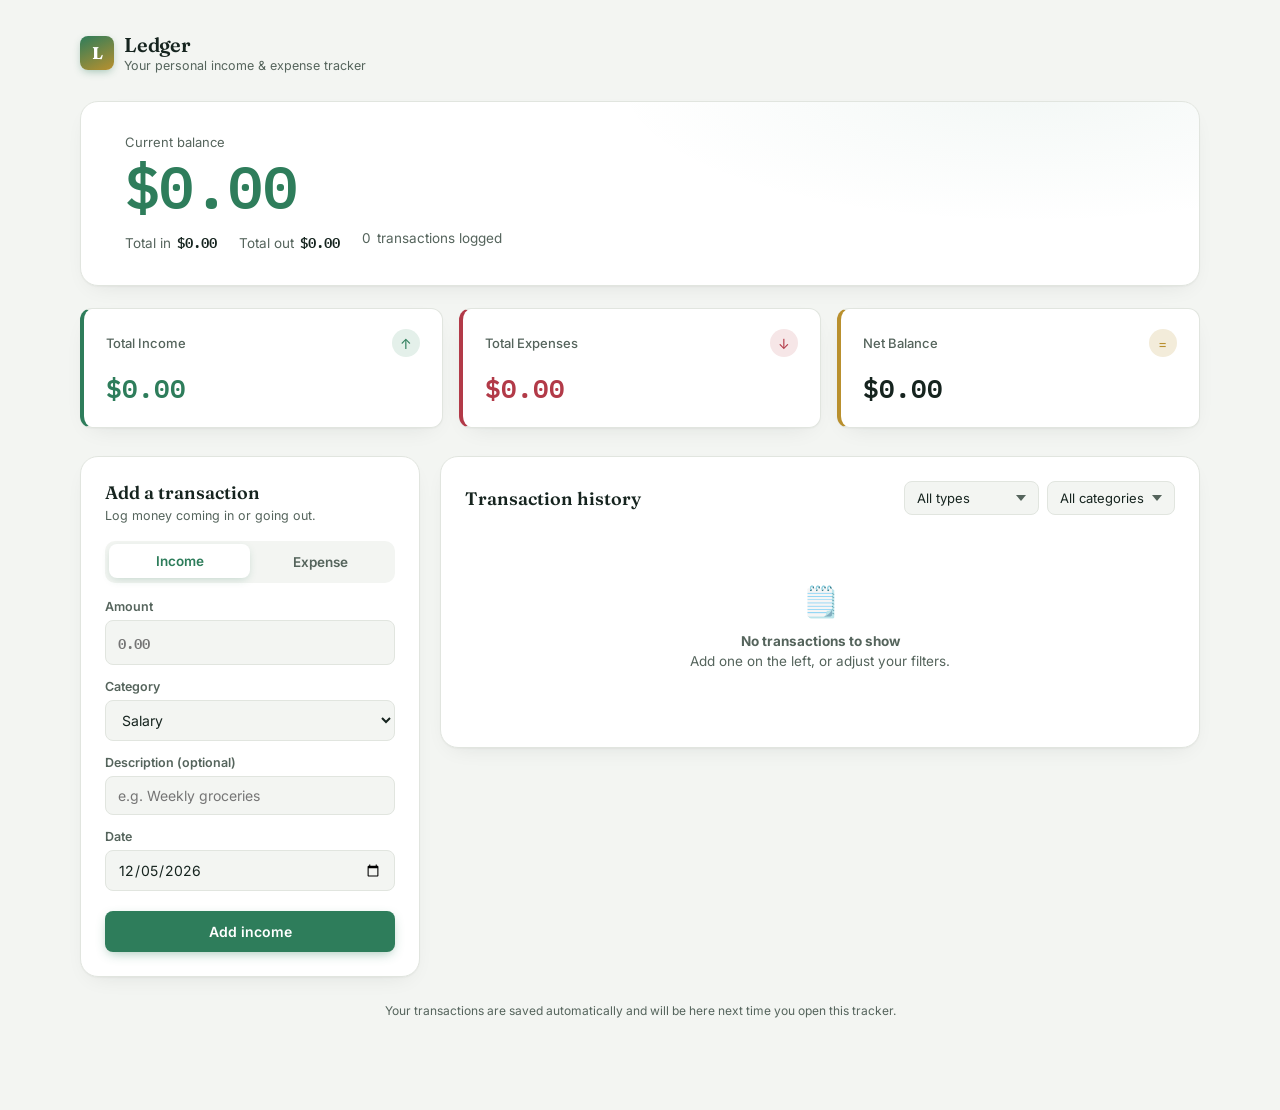
==== expense-tracker/index.html @ 0830b553 "Added blog website and expense tracker and personal portfolio" ====
<!DOCTYPE html>
<html lang="en">

<head>
  <meta charset="UTF-8">
  <meta name="viewport" content="width=device-width, initial-scale=1.0">
  <title>Ledger — Personal Finance Tracker</title>
  <link rel="preconnect" href="https://fonts.googleapis.com">
  <link
    href="https://fonts.googleapis.com/css2?family=Fraunces:opsz,wght@9..144,400;9..144,500;9..144,600;9..144,700&family=Inter:wght@400;500;600;700&family=IBM+Plex+Mono:wght@400;500;600&display=swap"
    rel="stylesheet">
  <link rel="stylesheet" href="styles.css">
</head>

<body>
  <div class="wrap">

    <div class="top">
      <div class="brand">
        <div class="brand-mark">L</div>
        <div>
          <div class="brand-name">Ledger</div>
          <div class="brand-sub">Your personal income &amp; expense tracker</div>
        </div>
      </div>
    </div>

    <div class="hero">
      <p class="hero-label">Current balance</p>
      <p class="hero-balance" id="heroBalance">$0.00</p>
      <div class="hero-foot">
        <div class="stat">Total in <b id="heroIn">$0.00</b></div>
        <div class="stat">Total out <b id="heroOut">$0.00</b></div>
        <div class="stat"><span id="heroCount">0</span> transactions logged</div>
      </div>
    </div>

    <div class="summary">
      <div class="sum-card income">
        <div class="sum-top"><span class="sum-title">Total Income</span><span class="sum-icon">↑</span></div>
        <div class="sum-amount" id="cardIncome">$0.00</div>
      </div>
      <div class="sum-card expense">
        <div class="sum-top"><span class="sum-title">Total Expenses</span><span class="sum-icon">↓</span></div>
        <div class="sum-amount" id="cardExpense">$0.00</div>
      </div>
      <div class="sum-card balance">
        <div class="sum-top"><span class="sum-title">Net Balance</span><span class="sum-icon">=</span></div>
        <div class="sum-amount" id="cardBalance">$0.00</div>
      </div>
    </div>

    <div class="grid">

      <!-- FORM -->
      <div class="panel form-panel">
        <h2 class="form-title" id="formTitle">Add a transaction</h2>
        <p class="form-sub" id="formSub">Log money coming in or going out.</p>

        <div class="type-toggle">
          <button type="button" class="active income" id="btnIncome" onclick="setType('income')">Income</button>
          <button type="button" class="expense" id="btnExpense" onclick="setType('expense')">Expense</button>
        </div>

        <div id="txForm">
          <div class="field amount">
            <label for="amount">Amount</label>
            <input type="number" id="amount" step="0.01" min="0.01" placeholder="0.00" required>
          </div>
          <div class="field">
            <label for="category">Category</label>
            <select id="category" required></select>
          </div>
          <div class="field">
            <label for="description">Description (optional)</label>
            <input type="text" id="description" placeholder="e.g. Weekly groceries" maxlength="60">
          </div>
          <div class="field">
            <label for="date">Date</label>
            <input type="date" id="date" required>
          </div>
          <button type="button" class="submit-btn income-mode" id="submitBtn" onclick="handleSubmit()">Add
            income</button>
          <button type="button" class="cancel-edit" id="cancelEdit" onclick="cancelEditMode()">Cancel edit</button>
        </div>
      </div>

      <!-- LIST -->
      <div class="panel list-panel">
        <div class="list-head">
          <h2 class="list-title">Transaction history</h2>
          <div class="filters">
            <select id="typeFilter" onchange="renderList()">
              <option value="all">All types</option>
              <option value="income">Income only</option>
              <option value="expense">Expenses only</option>
            </select>
            <select id="categoryFilter" onchange="renderList()">
              <option value="all">All categories</option>
            </select>
          </div>
        </div>
        <div id="txList"></div>
      </div>

    </div>

    <p class="storage-note" id="storageNote">Loading your saved transactions…</p>
  </div>

  <script src="script.js"></script>
</body>

</html>
---- expense-tracker/styles.css ----
:root {
  --bg: #f3f5f2;
  --paper: #ffffff;
  --ink: #16241f;
  --ink-soft: #55645c;
  --line: #e1e5df;
  --income: #2e7d5b;
  --income-soft: #e4f0ea;
  --expense: #b23a48;
  --expense-soft: #f6e6e7;
  --gold: #b9902e;
  --gold-soft: #f3ecda;
  --radius-lg: 18px;
  --radius-md: 12px;
  --radius-sm: 8px;
  --shadow:
    0 1px 2px rgba(22, 36, 31, 0.04), 0 8px 24px -12px rgba(22, 36, 31, 0.12);
  --ease: cubic-bezier(0.22, 0.9, 0.32, 1);
}

* {
  box-sizing: border-box;
}
html,
body {
  margin: 0;
  padding: 0;
}
body {
  background: var(--bg);
  color: var(--ink);
  font-family: "Inter", system-ui, sans-serif;
  -webkit-font-smoothing: antialiased;
  min-height: 100vh;
  padding: 32px 20px 80px;
}

.wrap {
  max-width: 1120px;
  margin: 0 auto;
}

/* ---------- Header / Hero ---------- */
.top {
  display: flex;
  justify-content: space-between;
  align-items: flex-start;
  gap: 20px;
  margin-bottom: 28px;
  flex-wrap: wrap;
}
.brand {
  display: flex;
  align-items: center;
  gap: 10px;
}
.brand-mark {
  width: 34px;
  height: 34px;
  border-radius: 8px;
  background: linear-gradient(155deg, var(--income) 0%, var(--gold) 100%);
  display: flex;
  align-items: center;
  justify-content: center;
  color: #fff;
  font-family: "Fraunces", serif;
  font-weight: 700;
  font-size: 17px;
  flex-shrink: 0;
  box-shadow: 0 3px 8px -2px rgba(46, 125, 91, 0.45);
  transition:
    transform 0.3s var(--ease),
    box-shadow 0.3s var(--ease);
}
.brand-mark:hover {
  transform: rotate(-8deg) scale(1.08);
  box-shadow: 0 6px 14px -3px rgba(46, 125, 91, 0.55);
}
.brand-name {
  font-family: "Fraunces", serif;
  font-weight: 600;
  font-size: 20px;
  letter-spacing: -0.01em;
}
.brand-sub {
  font-size: 12.5px;
  color: var(--ink-soft);
  margin-top: 1px;
}

@keyframes riseIn {
  from {
    opacity: 0;
    transform: translateY(14px);
  }
  to {
    opacity: 1;
    transform: translateY(0);
  }
}

.hero {
  background: var(--paper);
  border: 1px solid var(--line);
  border-radius: var(--radius-lg);
  padding: 32px clamp(20px, 4vw, 44px);
  margin-bottom: 22px;
  box-shadow: var(--shadow);
  position: relative;
  overflow: hidden;
  animation: riseIn 0.5s var(--ease) both;
  transition: box-shadow 0.3s var(--ease);
}
.hero:hover {
  box-shadow:
    0 2px 4px rgba(22, 36, 31, 0.05),
    0 20px 40px -18px rgba(22, 36, 31, 0.18);
}
.hero::before {
  content: "";
  position: absolute;
  inset: 0;
  background: radial-gradient(
    600px 200px at 85% -10%,
    rgba(46, 125, 91, 0.06),
    transparent 70%
  );
  pointer-events: none;
}
.hero-label {
  font-size: 13px;
  color: var(--ink-soft);
  margin: 0 0 6px;
}
.hero-balance {
  font-family: "IBM Plex Mono", monospace;
  font-weight: 600;
  font-size: clamp(38px, 6vw, 58px);
  line-height: 1;
  letter-spacing: -0.01em;
  margin: 0;
  font-variant-numeric: tabular-nums;
  display: inline-block;
  transition:
    transform 0.35s var(--ease),
    color 0.3s var(--ease);
  transform-origin: left center;
}
.hero-balance.negative {
  color: var(--expense);
}
.hero-balance.positive {
  color: var(--income);
}
.hero-balance.pulse {
  animation: pulseScale 0.45s var(--ease);
}
@keyframes pulseScale {
  0% {
    transform: scale(1);
  }
  35% {
    transform: scale(1.06);
  }
  100% {
    transform: scale(1);
  }
}
.hero-foot {
  display: flex;
  gap: 22px;
  margin-top: 16px;
  flex-wrap: wrap;
}
.hero-foot .stat {
  font-size: 13.5px;
  color: var(--ink-soft);
  display: flex;
  gap: 6px;
  align-items: baseline;
}
.hero-foot .stat b {
  font-family: "IBM Plex Mono", monospace;
  color: var(--ink);
  font-weight: 600;
  font-variant-numeric: tabular-nums;
}

/* ---------- Summary cards ---------- */
.summary {
  display: grid;
  grid-template-columns: repeat(3, 1fr);
  gap: 16px;
  margin-bottom: 28px;
}
.sum-card {
  background: var(--paper);
  border: 1px solid var(--line);
  border-radius: var(--radius-md);
  padding: 20px 22px;
  box-shadow: var(--shadow);
  border-left: 4px solid var(--line);
  transition:
    transform 0.25s var(--ease),
    box-shadow 0.25s var(--ease),
    border-color 0.25s var(--ease);
  animation: riseIn 0.5s var(--ease) both;
}
.sum-card:nth-child(1) {
  animation-delay: 0.05s;
}
.sum-card:nth-child(2) {
  animation-delay: 0.12s;
}
.sum-card:nth-child(3) {
  animation-delay: 0.19s;
}
.sum-card:hover {
  transform: translateY(-5px) scale(1.015);
  box-shadow:
    0 6px 10px rgba(22, 36, 31, 0.06),
    0 22px 38px -16px rgba(22, 36, 31, 0.22);
}
.sum-card.income {
  border-left-color: var(--income);
}
.sum-card.expense {
  border-left-color: var(--expense);
}
.sum-card.balance {
  border-left-color: var(--gold);
}
.sum-top {
  display: flex;
  align-items: center;
  justify-content: space-between;
}
.sum-title {
  font-size: 13px;
  color: var(--ink-soft);
  font-weight: 500;
}
.sum-icon {
  width: 28px;
  height: 28px;
  border-radius: 50%;
  display: flex;
  align-items: center;
  justify-content: center;
  font-size: 14px;
  transition: transform 0.3s var(--ease);
}
.sum-card:hover .sum-icon {
  transform: rotate(14deg) scale(1.12);
}
.sum-card.income .sum-icon {
  background: var(--income-soft);
  color: var(--income);
}
.sum-card.expense .sum-icon {
  background: var(--expense-soft);
  color: var(--expense);
}
.sum-card.balance .sum-icon {
  background: var(--gold-soft);
  color: var(--gold);
}
.sum-amount {
  font-family: "IBM Plex Mono", monospace;
  font-size: 26px;
  font-weight: 600;
  margin-top: 10px;
  font-variant-numeric: tabular-nums;
  transition: transform 0.3s var(--ease);
}
.sum-card:hover .sum-amount {
  transform: translateX(2px);
}
.sum-card.income .sum-amount {
  color: var(--income);
}
.sum-card.expense .sum-amount {
  color: var(--expense);
}

/* ---------- Main grid ---------- */
.grid {
  display: grid;
  grid-template-columns: 340px 1fr;
  gap: 20px;
  align-items: start;
}

.panel {
  background: var(--paper);
  border: 1px solid var(--line);
  border-radius: var(--radius-lg);
  box-shadow: var(--shadow);
  animation: riseIn 0.55s var(--ease) both;
  animation-delay: 0.15s;
  transition: box-shadow 0.3s var(--ease);
}
.panel:hover {
  box-shadow:
    0 3px 6px rgba(22, 36, 31, 0.05),
    0 24px 44px -20px rgba(22, 36, 31, 0.2);
}

/* ---------- Form ---------- */
.form-panel {
  padding: 24px;
  position: sticky;
  top: 24px;
}
.form-title {
  font-family: "Fraunces", serif;
  font-size: 18px;
  font-weight: 600;
  margin: 0 0 4px;
}
.form-sub {
  font-size: 12.5px;
  color: var(--ink-soft);
  margin: 0 0 18px;
}

.type-toggle {
  display: grid;
  grid-template-columns: 1fr 1fr;
  background: var(--bg);
  border-radius: 10px;
  padding: 4px;
  margin-bottom: 16px;
}
.type-toggle button {
  border: none;
  background: transparent;
  padding: 9px 0;
  font-family: "Inter";
  font-size: 13.5px;
  font-weight: 600;
  color: var(--ink-soft);
  border-radius: 8px;
  cursor: pointer;
  transition:
    background 0.2s var(--ease),
    color 0.2s var(--ease),
    box-shadow 0.2s var(--ease);
}
.type-toggle button.active.income {
  background: var(--paper);
  color: var(--income);
  box-shadow: 0 3px 8px -2px rgba(46, 125, 91, 0.25);
  transform: translateY(-1px);
}
.type-toggle button.active.expense {
  background: var(--paper);
  color: var(--expense);
  box-shadow: 0 3px 8px -2px rgba(178, 58, 72, 0.25);
  transform: translateY(-1px);
}

.field {
  margin-bottom: 14px;
}
.field label {
  display: block;
  font-size: 12.5px;
  font-weight: 600;
  color: var(--ink-soft);
  margin-bottom: 6px;
}
.field input,
.field select,
.field textarea {
  width: 100%;
  padding: 10px 12px;
  font-family: "Inter";
  font-size: 14px;
  border: 1px solid var(--line);
  border-radius: var(--radius-sm);
  background: var(--bg);
  color: var(--ink);
  transition:
    border-color 0.18s var(--ease),
    box-shadow 0.18s var(--ease),
    transform 0.18s var(--ease);
}
.field input:focus,
.field select:focus,
.field textarea:focus {
  outline: none;
  border-color: var(--income);
  box-shadow: 0 0 0 3px var(--income-soft);
  transform: translateY(-1px);
}
.field.amount input {
  font-family: "IBM Plex Mono", monospace;
  font-weight: 600;
}

.submit-btn {
  width: 100%;
  padding: 12px;
  border: none;
  border-radius: var(--radius-sm);
  background: var(--ink);
  color: #fff;
  font-family: "Inter";
  font-weight: 600;
  font-size: 14px;
  cursor: pointer;
  margin-top: 6px;
  position: relative;
  overflow: hidden;
  box-shadow: 0 2px 6px rgba(22, 36, 31, 0.18);
  transition:
    transform 0.15s var(--ease),
    background 0.2s var(--ease),
    box-shadow 0.2s var(--ease);
}
.submit-btn:hover {
  transform: translateY(-2px);
  box-shadow: 0 8px 16px -6px rgba(22, 36, 31, 0.35);
}
.submit-btn:active {
  transform: translateY(0) scale(0.97);
}
.submit-btn.income-mode {
  background: var(--income);
  box-shadow: 0 4px 12px -3px rgba(46, 125, 91, 0.45);
}
.submit-btn.income-mode:hover {
  box-shadow: 0 10px 20px -6px rgba(46, 125, 91, 0.5);
}
.submit-btn.expense-mode {
  background: var(--expense);
  box-shadow: 0 4px 12px -3px rgba(178, 58, 72, 0.45);
}
.submit-btn.expense-mode:hover {
  box-shadow: 0 10px 20px -6px rgba(178, 58, 72, 0.5);
}

.ripple {
  position: absolute;
  border-radius: 50%;
  pointer-events: none;
  background: rgba(255, 255, 255, 0.55);
  transform: scale(0);
  animation: rippleOut 0.5s var(--ease);
}
@keyframes rippleOut {
  to {
    transform: scale(2.6);
    opacity: 0;
  }
}

.cancel-edit {
  width: 100%;
  padding: 10px;
  margin-top: 8px;
  border-radius: var(--radius-sm);
  border: 1px solid var(--line);
  background: transparent;
  color: var(--ink-soft);
  font-family: "Inter";
  font-size: 13px;
  cursor: pointer;
  display: none;
  transition: background 0.15s var(--ease);
}
.cancel-edit:hover {
  background: var(--bg);
}

/* ---------- Transactions panel ---------- */
.list-panel {
  padding: 24px;
}
.list-head {
  display: flex;
  justify-content: space-between;
  align-items: center;
  gap: 14px;
  margin-bottom: 18px;
  flex-wrap: wrap;
}
.list-title {
  font-family: "Fraunces", serif;
  font-size: 18px;
  font-weight: 600;
  margin: 0;
}
.filters {
  display: flex;
  gap: 8px;
  flex-wrap: wrap;
}
.filters select {
  padding: 8px 30px 8px 12px;
  font-size: 13px;
  border: 1px solid var(--line);
  border-radius: var(--radius-sm);
  background: var(--bg)
    url('data:image/svg+xml;utf8,<svg xmlns="http://www.w3.org/2000/svg" width="10" height="6"><path d="M0 0l5 6 5-6z" fill="%2355645C"/></svg>')
    no-repeat right 12px center;
  appearance: none;
  color: var(--ink);
  cursor: pointer;
  font-family: "Inter";
}

.tx-row {
  display: grid;
  grid-template-columns: 46px 1fr auto auto;
  align-items: center;
  gap: 14px;
  padding: 13px 10px;
  border-bottom: 1px solid var(--line);
  border-radius: var(--radius-sm);
  animation: slideIn 0.3s var(--ease);
  transition:
    background 0.2s var(--ease),
    box-shadow 0.2s var(--ease),
    transform 0.2s var(--ease);
}
.tx-row:last-child {
  border-bottom: none;
}
.tx-row:hover {
  background: var(--bg);
  box-shadow: 0 4px 14px -8px rgba(22, 36, 31, 0.18);
  transform: translateX(2px);
}
@keyframes slideIn {
  from {
    opacity: 0;
    transform: translateX(-8px);
  }
  to {
    opacity: 1;
    transform: translateX(0);
  }
}
.tx-row.removing {
  animation: slideOut 0.25s var(--ease) forwards;
}
@keyframes slideOut {
  to {
    opacity: 0;
    transform: translateX(12px);
    height: 0;
    padding-top: 0;
    padding-bottom: 0;
    margin: 0;
  }
}

.tx-icon {
  width: 38px;
  height: 38px;
  border-radius: 50%;
  display: flex;
  align-items: center;
  justify-content: center;
  font-size: 16px;
  flex-shrink: 0;
  transition:
    transform 0.25s var(--ease),
    box-shadow 0.25s var(--ease);
}
.tx-row:hover .tx-icon {
  transform: scale(1.1);
}
.tx-row.income .tx-icon {
  background: var(--income-soft);
  color: var(--income);
}
.tx-row.expense .tx-icon {
  background: var(--expense-soft);
  color: var(--expense);
}

.tx-info {
  min-width: 0;
}
.tx-cat {
  font-size: 14px;
  font-weight: 600;
  color: var(--ink);
}
.tx-meta {
  font-size: 12.5px;
  color: var(--ink-soft);
  margin-top: 2px;
  white-space: nowrap;
  overflow: hidden;
  text-overflow: ellipsis;
}

.tx-amount {
  font-family: "IBM Plex Mono", monospace;
  font-weight: 600;
  font-size: 14.5px;
  font-variant-numeric: tabular-nums;
  white-space: nowrap;
}
.tx-row.income .tx-amount {
  color: var(--income);
}
.tx-row.expense .tx-amount {
  color: var(--expense);
}

.tx-actions {
  display: flex;
  gap: 6px;
}
.tx-actions button {
  width: 30px;
  height: 30px;
  border-radius: 8px;
  border: 1px solid var(--line);
  background: var(--paper);
  cursor: pointer;
  font-size: 13px;
  display: flex;
  align-items: center;
  justify-content: center;
  color: var(--ink-soft);
  transition:
    background 0.15s var(--ease),
    color 0.15s var(--ease),
    transform 0.15s var(--ease),
    box-shadow 0.15s var(--ease);
}
.tx-actions button:hover {
  transform: translateY(-2px) scale(1.06);
  background: var(--bg);
  color: var(--ink);
  box-shadow: 0 4px 8px -3px rgba(22, 36, 31, 0.2);
}
.tx-actions button:active {
  transform: translateY(0) scale(0.94);
}
.tx-actions button.del:hover {
  color: var(--expense);
  border-color: var(--expense-soft);
  background: var(--expense-soft);
  box-shadow: 0 4px 10px -3px rgba(178, 58, 72, 0.3);
}

.empty {
  text-align: center;
  padding: 50px 20px;
  color: var(--ink-soft);
  animation: riseIn 0.4s var(--ease) both;
}
.empty-mark {
  font-size: 30px;
  margin-bottom: 10px;
  display: inline-block;
  animation: floatIcon 2.6s ease-in-out infinite;
}
.empty p {
  margin: 4px 0;
  font-size: 13.5px;
}
@keyframes floatIcon {
  0%,
  100% {
    transform: translateY(0) rotate(0deg);
  }
  50% {
    transform: translateY(-6px) rotate(-4deg);
  }
}

.storage-note {
  font-size: 12px;
  color: var(--ink-soft);
  text-align: center;
  margin-top: 26px;
}

@media (prefers-reduced-motion: reduce) {
  * {
    animation-duration: 0.001s !important;
    transition-duration: 0.001s !important;
  }
}

/* ---------- Responsive ---------- */
@media (max-width: 860px) {
  .grid {
    grid-template-columns: 1fr;
  }
  .form-panel {
    position: static;
  }
  .summary {
    grid-template-columns: 1fr;
  }
}
@media (max-width: 520px) {
  body {
    padding: 20px 12px 60px;
  }
  .tx-row {
    grid-template-columns: 38px 1fr auto;
    row-gap: 8px;
  }
  .tx-actions {
    grid-column: 1/-1;
    justify-content: flex-end;
  }
  .hero-balance {
    font-size: 34px;
  }
}
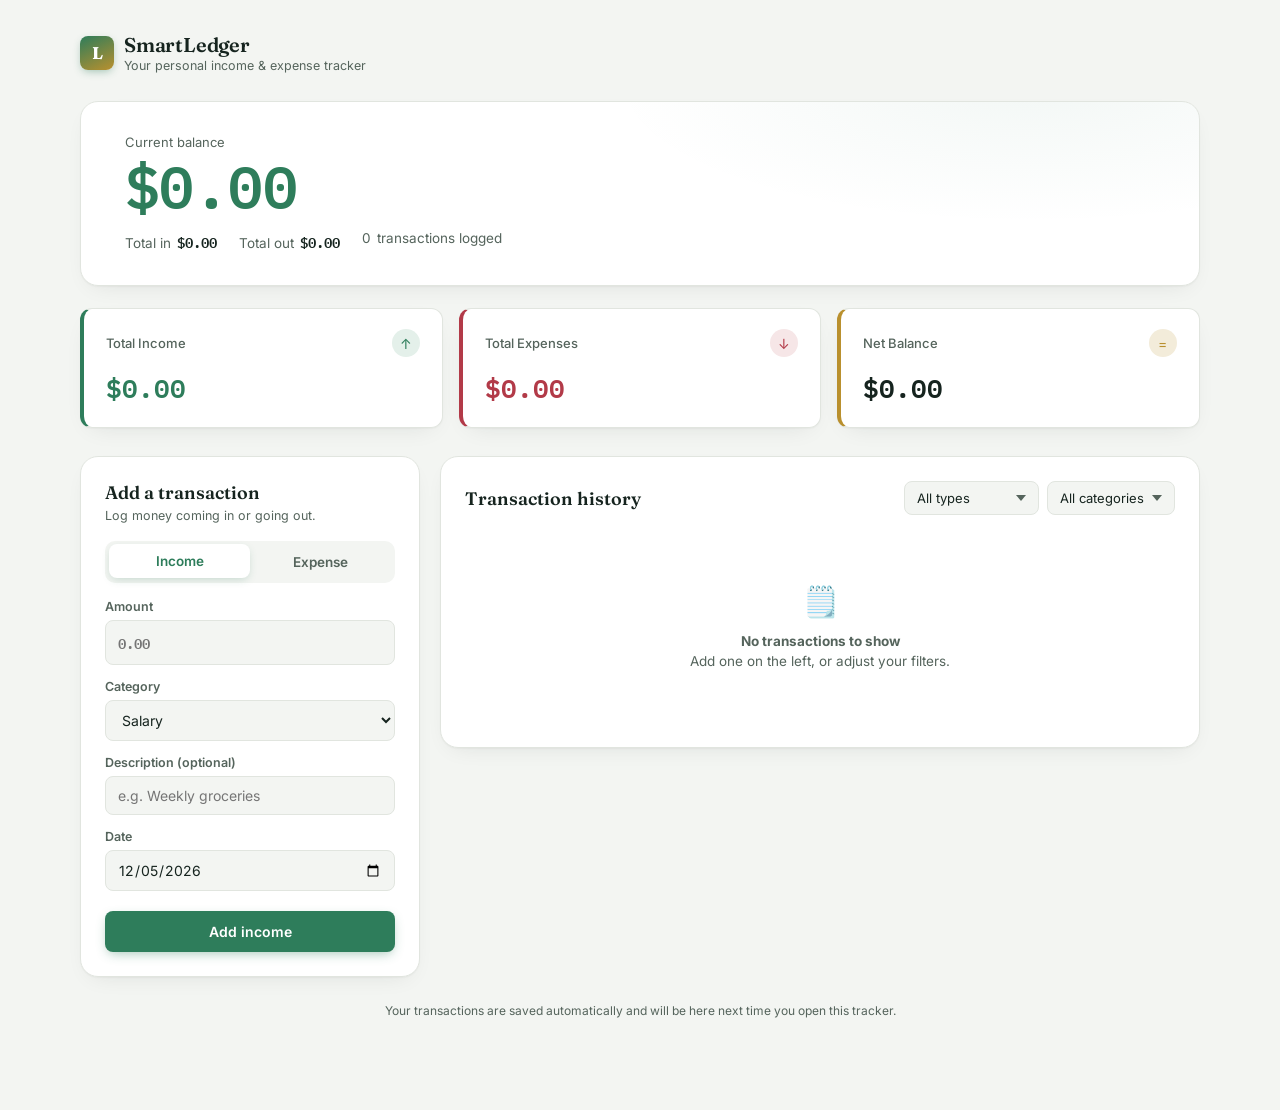
==== commit c1429088: "modified finance tracker name" ====
--- a/expense-tracker/index.html
+++ b/expense-tracker/index.html
@@ -19,7 +19,7 @@
       <div class="brand">
         <div class="brand-mark">L</div>
         <div>
-          <div class="brand-name">Ledger</div>
+          <div class="brand-name">SmartLedger</div>
           <div class="brand-sub">Your personal income &amp; expense tracker</div>
         </div>
       </div>
